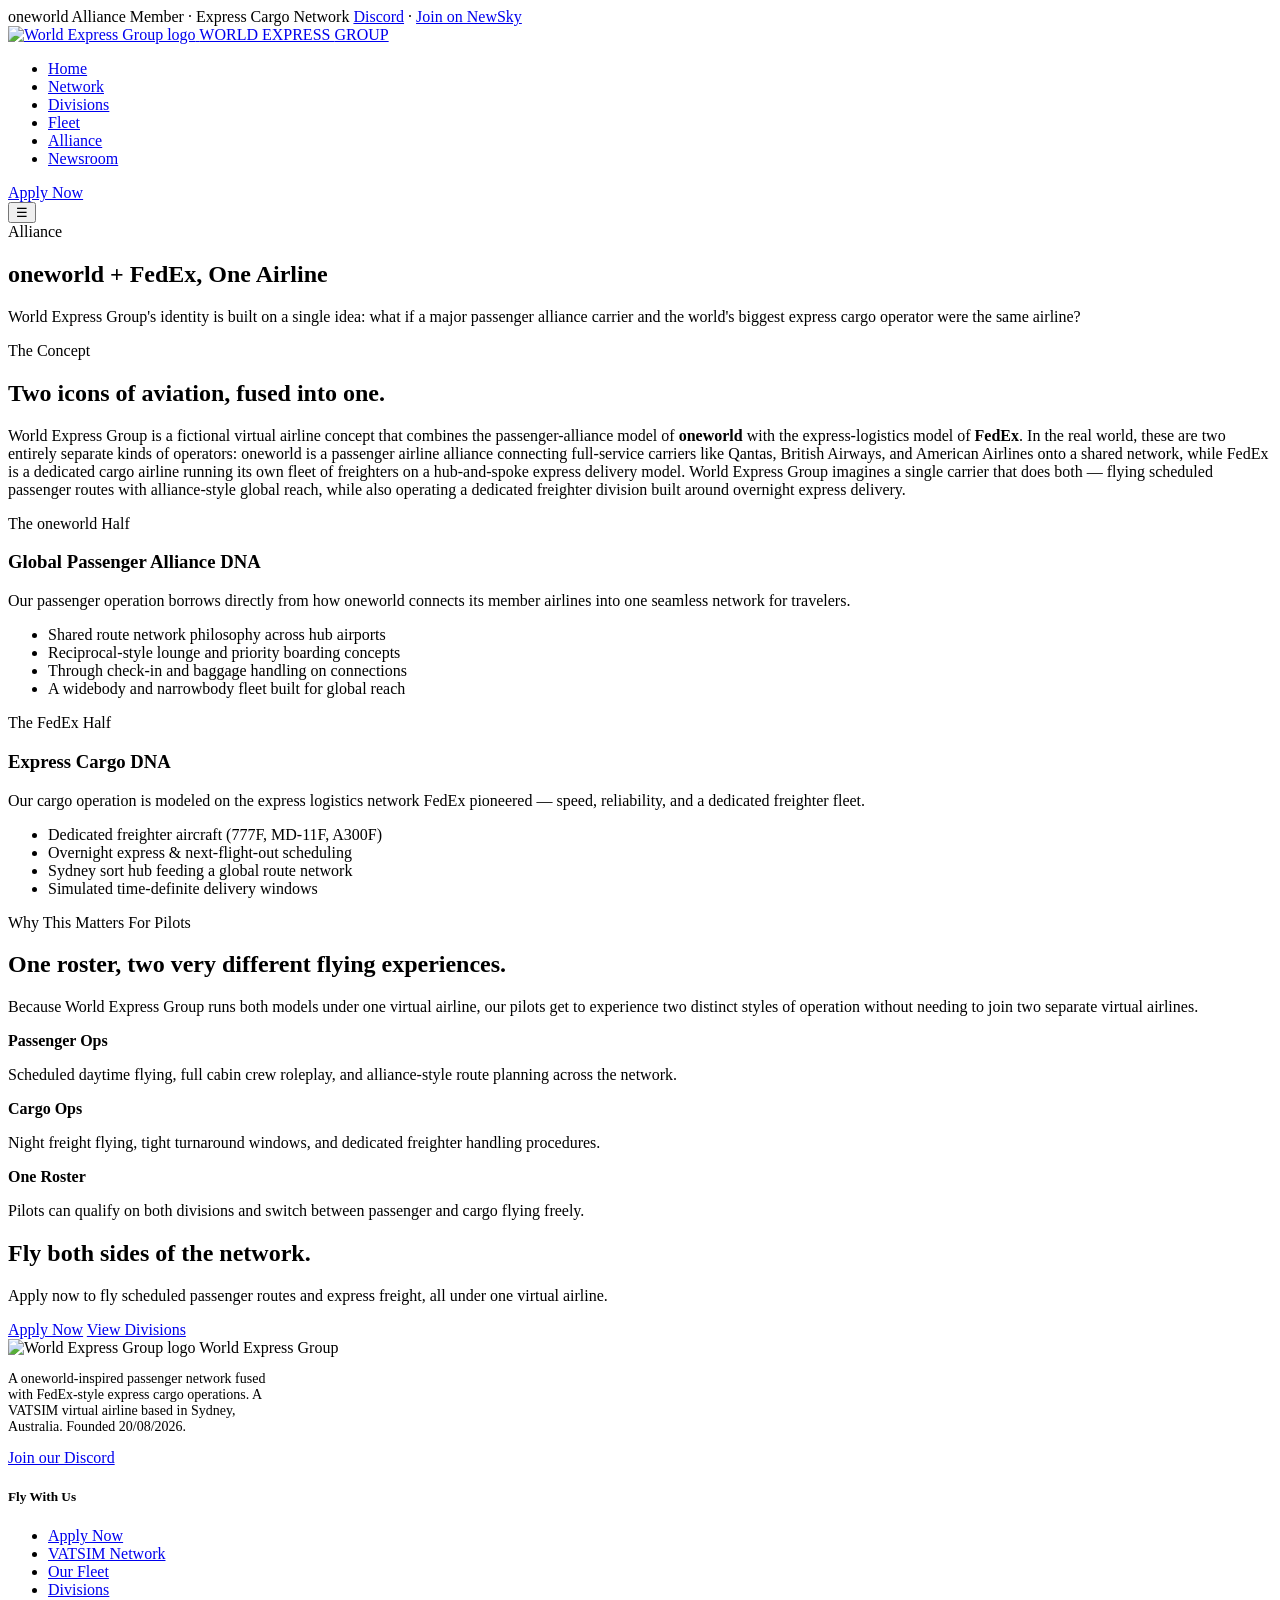
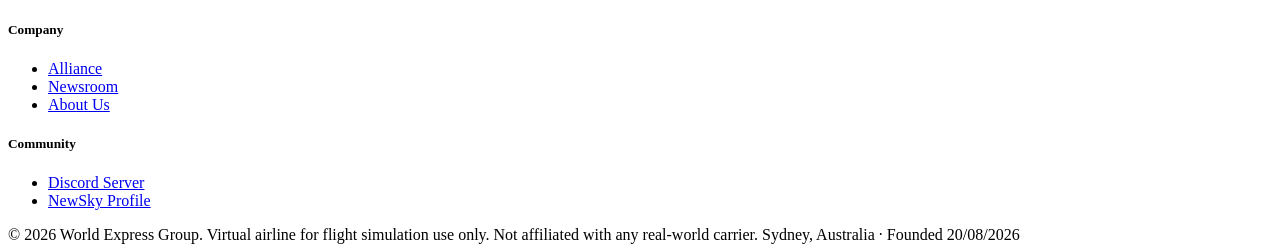
==== alliance.html @ bd8832a5 "Add Divisions and Alliance pages" ====
<!DOCTYPE html>
<html lang="en">
<head>
<meta charset="UTF-8">
<meta name="viewport" content="width=device-width, initial-scale=1.0">
<title>Alliance | World Express Group</title>
<link rel="stylesheet" href="styles.css">
</head>
<body>
<header>
  <div class="topbar">
    <div class="container">
      <span>oneworld Alliance Member &middot; Express Cargo Network</span>
      <span><a href="https://discord.gg/Qm5MyxyA" target="_blank">Discord</a> &middot; <a href="https://newsky.app/airline/wxg/info" target="_blank">Join on NewSky</a></span>
    </div>
  </div>
  <div class="nav-wrap">
    <a href="index.html" class="brand">
      <img src="logo.png" alt="World Express Group logo">
      <span class="brand-name">WORLD EXPRESS <span>GROUP</span></span>
    </a>
    <nav>
      <ul>
        <li><a href="index.html">Home</a></li>
        <li><a href="network.html">Network</a></li>
        <li><a href="divisions.html">Divisions</a></li>
        <li><a href="fleet.html">Fleet</a></li>
        <li><a href="alliance.html" class="active">Alliance</a></li>
        <li><a href="newsroom.html">Newsroom</a></li>
      </ul>
    </nav>
    <div class="nav-cta">
      <a href="https://newsky.app/airline/wxg/info" target="_blank" class="btn btn-primary">Apply Now</a>
    </div>
    <button class="menu-toggle">&#9776;</button>
  </div>
</header>

<section class="page-hero">
  <div class="container">
    <span class="breadcrumb">Alliance</span>
    <h1>oneworld + FedEx, One Airline</h1>
    <p>World Express Group's identity is built on a single idea: what if a major passenger alliance carrier and the world's biggest express cargo operator were the same airline?</p>
  </div>
</section>

<section>
  <div class="container">
    <div class="section-head">
      <span class="section-label">The Concept</span>
      <h2>Two icons of aviation, fused into one.</h2>
      <p>World Express Group is a fictional virtual airline concept that combines the passenger-alliance model of <strong>oneworld</strong> with the express-logistics model of <strong>FedEx</strong>. In the real world, these are two entirely separate kinds of operators: oneworld is a passenger airline alliance connecting full-service carriers like Qantas, British Airways, and American Airlines onto a shared network, while FedEx is a dedicated cargo airline running its own fleet of freighters on a hub-and-spoke express delivery model. World Express Group imagines a single carrier that does both — flying scheduled passenger routes with alliance-style global reach, while also operating a dedicated freighter division built around overnight express delivery.</p>
    </div>

    <div class="divisions">
      <div class="division-card">
        <span class="division-tag tag-pax">The oneworld Half</span>
        <h3>Global Passenger Alliance DNA</h3>
        <p>Our passenger operation borrows directly from how oneworld connects its member airlines into one seamless network for travelers.</p>
        <ul class="division-list">
          <li>Shared route network philosophy across hub airports</li>
          <li>Reciprocal-style lounge and priority boarding concepts</li>
          <li>Through check-in and baggage handling on connections</li>
          <li>A widebody and narrowbody fleet built for global reach</li>
        </ul>
      </div>
      <div class="division-card">
        <span class="division-tag tag-cargo">The FedEx Half</span>
        <h3>Express Cargo DNA</h3>
        <p>Our cargo operation is modeled on the express logistics network FedEx pioneered — speed, reliability, and a dedicated freighter fleet.</p>
        <ul class="division-list">
          <li>Dedicated freighter aircraft (777F, MD-11F, A300F)</li>
          <li>Overnight express &amp; next-flight-out scheduling</li>
          <li>Sydney sort hub feeding a global route network</li>
          <li>Simulated time-definite delivery windows</li>
        </ul>
      </div>
    </div>
  </div>
</section>

<section class="bg-light">
  <div class="container">
    <div class="section-head">
      <span class="section-label">Why This Matters For Pilots</span>
      <h2>One roster, two very different flying experiences.</h2>
      <p>Because World Express Group runs both models under one virtual airline, our pilots get to experience two distinct styles of operation without needing to join two separate virtual airlines.</p>
    </div>
    <div class="req-grid">
      <div class="req-card">
        <strong>Passenger Ops</strong>
        <p>Scheduled daytime flying, full cabin crew roleplay, and alliance-style route planning across the network.</p>
      </div>
      <div class="req-card">
        <strong>Cargo Ops</strong>
        <p>Night freight flying, tight turnaround windows, and dedicated freighter handling procedures.</p>
      </div>
      <div class="req-card">
        <strong>One Roster</strong>
        <p>Pilots can qualify on both divisions and switch between passenger and cargo flying freely.</p>
      </div>
    </div>
  </div>
</section>

<div class="cta-band">
  <div class="container">
    <h2>Fly both sides of the network.</h2>
    <p>Apply now to fly scheduled passenger routes and express freight, all under one virtual airline.</p>
    <div class="hero-buttons" style="justify-content:center;">
      <a href="https://newsky.app/airline/wxg/info" target="_blank" class="btn btn-primary">Apply Now</a>
      <a href="divisions.html" class="btn btn-outline">View Divisions</a>
    </div>
  </div>
</div>

<footer>
  <div class="container">
    <div class="footer-grid">
      <div>
        <div class="footer-brand">
          <img src="logo.png" alt="World Express Group logo">
          <span>World Express Group</span>
        </div>
        <p style="font-size:14px;max-width:280px;">A oneworld-inspired passenger network fused with FedEx-style express cargo operations. A VATSIM virtual airline based in Sydney, Australia. Founded 20/08/2026.</p>
        <a href="https://discord.gg/Qm5MyxyA" target="_blank" class="discord-badge" style="margin-top:18px;">Join our Discord</a>
      </div>
      <div class="footer-col">
        <h5>Fly With Us</h5>
        <ul>
          <li><a href="https://newsky.app/airline/wxg/info" target="_blank">Apply Now</a></li>
          <li><a href="network.html">VATSIM Network</a></li>
          <li><a href="fleet.html">Our Fleet</a></li>
          <li><a href="divisions.html">Divisions</a></li>
        </ul>
      </div>
      <div class="footer-col">
        <h5>Company</h5>
        <ul>
          <li><a href="alliance.html">Alliance</a></li>
          <li><a href="newsroom.html">Newsroom</a></li>
          <li><a href="index.html">About Us</a></li>
        </ul>
      </div>
      <div class="footer-col">
        <h5>Community</h5>
        <ul>
          <li><a href="https://discord.gg/Qm5MyxyA" target="_blank">Discord Server</a></li>
          <li><a href="https://newsky.app/airline/wxg/info" target="_blank">NewSky Profile</a></li>
        </ul>
      </div>
    </div>
    <div class="footer-bottom">
      <span>&copy; 2026 World Express Group. Virtual airline for flight simulation use only. Not affiliated with any real-world carrier.</span>
      <span>Sydney, Australia &middot; Founded 20/08/2026</span>
    </div>
  </div>
</footer>

</body>
</html>
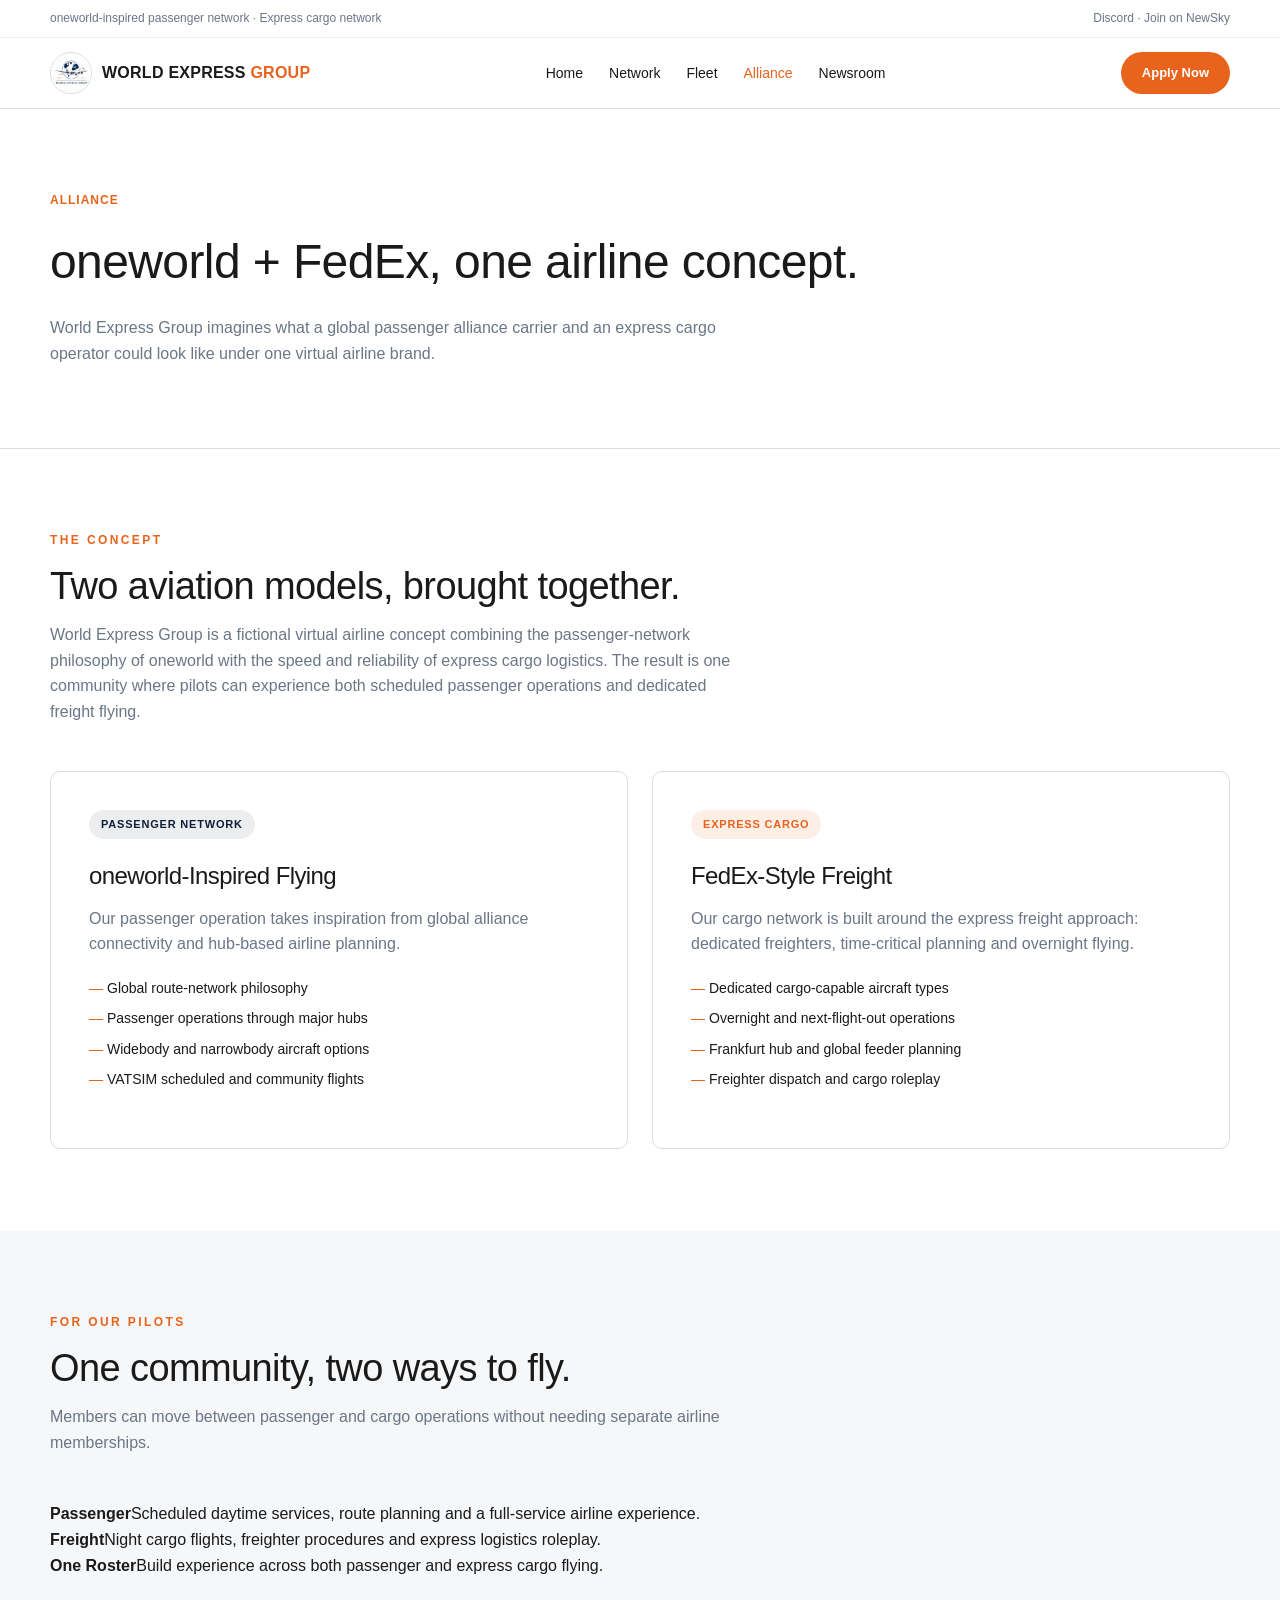
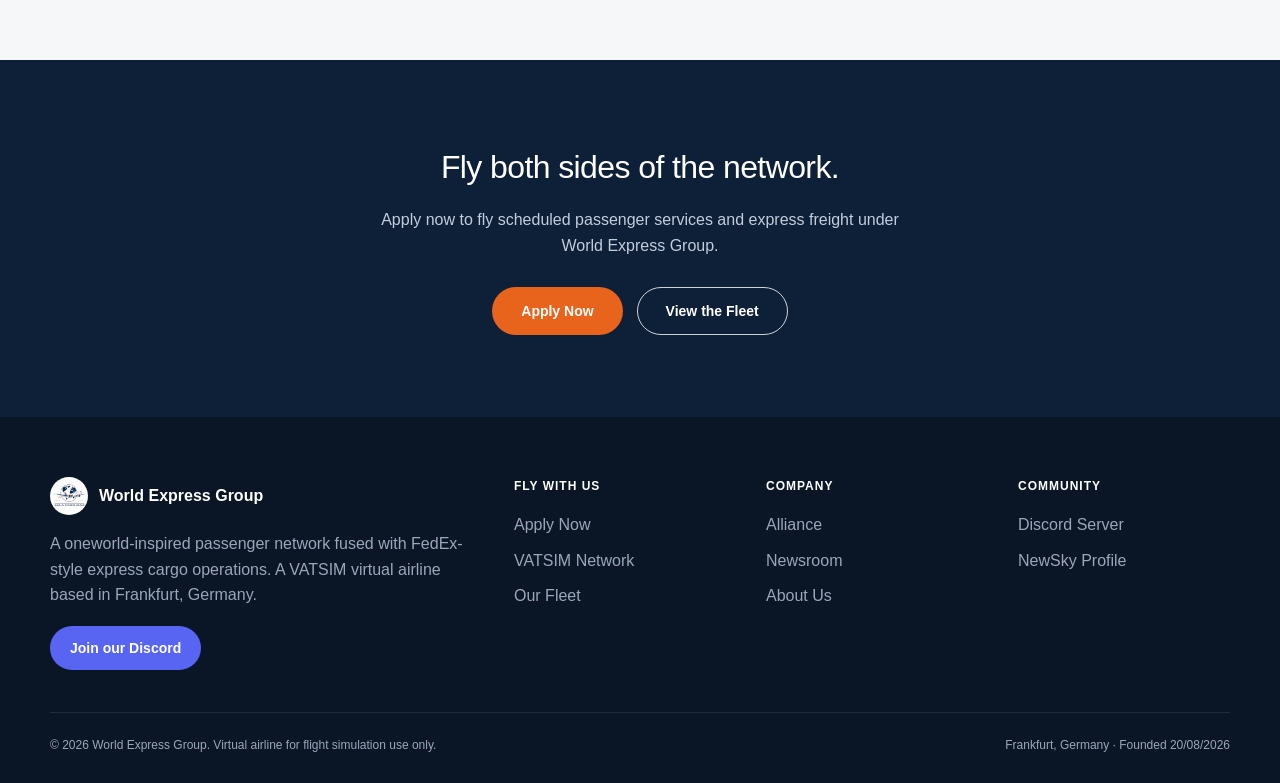
==== commit dc418087: "Update alliance.html" ====
--- a/alliance.html
+++ b/alliance.html
@@ -1,161 +1,42 @@
 <!DOCTYPE html>
 <html lang="en">
 <head>
-<meta charset="UTF-8">
-<meta name="viewport" content="width=device-width, initial-scale=1.0">
-<title>Alliance | World Express Group</title>
-<link rel="stylesheet" href="styles.css">
+  <meta charset="UTF-8">
+  <meta name="viewport" content="width=device-width, initial-scale=1.0">
+  <meta name="description" content="The World Express Group oneworld-inspired passenger and express cargo concept.">
+  <title>Alliance | World Express Group</title>
+  <link rel="stylesheet" href="styles.css">
 </head>
 <body>
-<header>
-  <div class="topbar">
-    <div class="container">
-      <span>oneworld Alliance Member &middot; Express Cargo Network</span>
-      <span><a href="https://discord.gg/Qm5MyxyA" target="_blank">Discord</a> &middot; <a href="https://newsky.app/airline/wxg/info" target="_blank">Join on NewSky</a></span>
+  <header>
+    <div class="topbar"><div class="container"><span>oneworld-inspired passenger network · Express cargo network</span><span><a href="https://discord.gg/Qm5MyxyA" target="_blank" rel="noopener noreferrer">Discord</a> · <a href="https://newsky.app/airline/wxg/info" target="_blank" rel="noopener noreferrer">Join on NewSky</a></span></div></div>
+    <div class="nav-wrap">
+      <a href="index.html" class="brand" aria-label="World Express Group home"><img src="logo.png" alt="World Express Group logo"><span class="brand-name">WORLD EXPRESS <span>GROUP</span></span></a>
+      <nav aria-label="Primary navigation"><ul><li><a href="index.html">Home</a></li><li><a href="network.html">Network</a></li><li><a href="fleet.html">Fleet</a></li><li><a href="alliance.html" class="active">Alliance</a></li><li><a href="newsroom.html">Newsroom</a></li></ul></nav>
+      <div class="nav-cta"><a href="https://newsky.app/airline/wxg/info" target="_blank" rel="noopener noreferrer" class="btn btn-primary">Apply Now</a></div>
+      <button class="menu-toggle" type="button" aria-label="Open navigation">☰</button>
     </div>
-  </div>
-  <div class="nav-wrap">
-    <a href="index.html" class="brand">
-      <img src="logo.png" alt="World Express Group logo">
-      <span class="brand-name">WORLD EXPRESS <span>GROUP</span></span>
-    </a>
-    <nav>
-      <ul>
-        <li><a href="index.html">Home</a></li>
-        <li><a href="network.html">Network</a></li>
-        <li><a href="divisions.html">Divisions</a></li>
-        <li><a href="fleet.html">Fleet</a></li>
-        <li><a href="alliance.html" class="active">Alliance</a></li>
-        <li><a href="newsroom.html">Newsroom</a></li>
-      </ul>
-    </nav>
-    <div class="nav-cta">
-      <a href="https://newsky.app/airline/wxg/info" target="_blank" class="btn btn-primary">Apply Now</a>
-    </div>
-    <button class="menu-toggle">&#9776;</button>
-  </div>
-</header>
+  </header>
 
-<section class="page-hero">
-  <div class="container">
-    <span class="breadcrumb">Alliance</span>
-    <h1>oneworld + FedEx, One Airline</h1>
-    <p>World Express Group's identity is built on a single idea: what if a major passenger alliance carrier and the world's biggest express cargo operator were the same airline?</p>
-  </div>
-</section>
+  <main>
+    <section class="page-hero"><div class="container"><span class="breadcrumb">Alliance</span><h1>oneworld + FedEx, one airline concept.</h1><p>World Express Group imagines what a global passenger alliance carrier and an express cargo operator could look like under one virtual airline brand.</p></div></section>
 
-<section>
-  <div class="container">
-    <div class="section-head">
-      <span class="section-label">The Concept</span>
-      <h2>Two icons of aviation, fused into one.</h2>
-      <p>World Express Group is a fictional virtual airline concept that combines the passenger-alliance model of <strong>oneworld</strong> with the express-logistics model of <strong>FedEx</strong>. In the real world, these are two entirely separate kinds of operators: oneworld is a passenger airline alliance connecting full-service carriers like Qantas, British Airways, and American Airlines onto a shared network, while FedEx is a dedicated cargo airline running its own fleet of freighters on a hub-and-spoke express delivery model. World Express Group imagines a single carrier that does both — flying scheduled passenger routes with alliance-style global reach, while also operating a dedicated freighter division built around overnight express delivery.</p>
-    </div>
+    <section>
+      <div class="container">
+        <div class="section-head"><span class="section-label">The Concept</span><h2>Two aviation models, brought together.</h2><p>World Express Group is a fictional virtual airline concept combining the passenger-network philosophy of oneworld with the speed and reliability of express cargo logistics. The result is one community where pilots can experience both scheduled passenger operations and dedicated freight flying.</p></div>
 
-    <div class="divisions">
-      <div class="division-card">
-        <span class="division-tag tag-pax">The oneworld Half</span>
-        <h3>Global Passenger Alliance DNA</h3>
-        <p>Our passenger operation borrows directly from how oneworld connects its member airlines into one seamless network for travelers.</p>
-        <ul class="division-list">
-          <li>Shared route network philosophy across hub airports</li>
-          <li>Reciprocal-style lounge and priority boarding concepts</li>
-          <li>Through check-in and baggage handling on connections</li>
-          <li>A widebody and narrowbody fleet built for global reach</li>
-        </ul>
+        <div class="operations-grid">
+          <article class="operation-card"><span class="operation-tag tag-pax">Passenger Network</span><h3>oneworld-Inspired Flying</h3><p>Our passenger operation takes inspiration from global alliance connectivity and hub-based airline planning.</p><ul class="operation-list"><li>Global route-network philosophy</li><li>Passenger operations through major hubs</li><li>Widebody and narrowbody aircraft options</li><li>VATSIM scheduled and community flights</li></ul></article>
+          <article class="operation-card"><span class="operation-tag tag-cargo">Express Cargo</span><h3>FedEx-Style Freight</h3><p>Our cargo network is built around the express freight approach: dedicated freighters, time-critical planning and overnight flying.</p><ul class="operation-list"><li>Dedicated cargo-capable aircraft types</li><li>Overnight and next-flight-out operations</li><li>Frankfurt hub and global feeder planning</li><li>Freighter dispatch and cargo roleplay</li></ul></article>
+        </div>
       </div>
-      <div class="division-card">
-        <span class="division-tag tag-cargo">The FedEx Half</span>
-        <h3>Express Cargo DNA</h3>
-        <p>Our cargo operation is modeled on the express logistics network FedEx pioneered — speed, reliability, and a dedicated freighter fleet.</p>
-        <ul class="division-list">
-          <li>Dedicated freighter aircraft (777F, MD-11F, A300F)</li>
-          <li>Overnight express &amp; next-flight-out scheduling</li>
-          <li>Sydney sort hub feeding a global route network</li>
-          <li>Simulated time-definite delivery windows</li>
-        </ul>
-      </div>
-    </div>
-  </div>
-</section>
+    </section>
 
-<section class="bg-light">
-  <div class="container">
-    <div class="section-head">
-      <span class="section-label">Why This Matters For Pilots</span>
-      <h2>One roster, two very different flying experiences.</h2>
-      <p>Because World Express Group runs both models under one virtual airline, our pilots get to experience two distinct styles of operation without needing to join two separate virtual airlines.</p>
-    </div>
-    <div class="req-grid">
-      <div class="req-card">
-        <strong>Passenger Ops</strong>
-        <p>Scheduled daytime flying, full cabin crew roleplay, and alliance-style route planning across the network.</p>
-      </div>
-      <div class="req-card">
-        <strong>Cargo Ops</strong>
-        <p>Night freight flying, tight turnaround windows, and dedicated freighter handling procedures.</p>
-      </div>
-      <div class="req-card">
-        <strong>One Roster</strong>
-        <p>Pilots can qualify on both divisions and switch between passenger and cargo flying freely.</p>
-      </div>
-    </div>
-  </div>
-</section>
+    <section class="bg-light"><div class="container"><div class="section-head"><span class="section-label">For Our Pilots</span><h2>One community, two ways to fly.</h2><p>Members can move between passenger and cargo operations without needing separate airline memberships.</p></div><div class="requirements-grid"><article class="requirement-card"><strong>Passenger</strong><span>Scheduled daytime services, route planning and a full-service airline experience.</span></article><article class="requirement-card"><strong>Freight</strong><span>Night cargo flights, freighter procedures and express logistics roleplay.</span></article><article class="requirement-card"><strong>One Roster</strong><span>Build experience across both passenger and express cargo flying.</span></article></div></div></section>
 
-<div class="cta-band">
-  <div class="container">
-    <h2>Fly both sides of the network.</h2>
-    <p>Apply now to fly scheduled passenger routes and express freight, all under one virtual airline.</p>
-    <div class="hero-buttons" style="justify-content:center;">
-      <a href="https://newsky.app/airline/wxg/info" target="_blank" class="btn btn-primary">Apply Now</a>
-      <a href="divisions.html" class="btn btn-outline">View Divisions</a>
-    </div>
-  </div>
-</div>
+    <section class="cta-band"><div class="container"><h2>Fly both sides of the network.</h2><p>Apply now to fly scheduled passenger services and express freight under World Express Group.</p><div class="hero-buttons"><a href="https://newsky.app/airline/wxg/info" target="_blank" rel="noopener noreferrer" class="btn btn-primary">Apply Now</a><a href="fleet.html" class="btn btn-outline">View the Fleet</a></div></div></section>
+  </main>
 
-<footer>
-  <div class="container">
-    <div class="footer-grid">
-      <div>
-        <div class="footer-brand">
-          <img src="logo.png" alt="World Express Group logo">
-          <span>World Express Group</span>
-        </div>
-        <p style="font-size:14px;max-width:280px;">A oneworld-inspired passenger network fused with FedEx-style express cargo operations. A VATSIM virtual airline based in Sydney, Australia. Founded 20/08/2026.</p>
-        <a href="https://discord.gg/Qm5MyxyA" target="_blank" class="discord-badge" style="margin-top:18px;">Join our Discord</a>
-      </div>
-      <div class="footer-col">
-        <h5>Fly With Us</h5>
-        <ul>
-          <li><a href="https://newsky.app/airline/wxg/info" target="_blank">Apply Now</a></li>
-          <li><a href="network.html">VATSIM Network</a></li>
-          <li><a href="fleet.html">Our Fleet</a></li>
-          <li><a href="divisions.html">Divisions</a></li>
-        </ul>
-      </div>
-      <div class="footer-col">
-        <h5>Company</h5>
-        <ul>
-          <li><a href="alliance.html">Alliance</a></li>
-          <li><a href="newsroom.html">Newsroom</a></li>
-          <li><a href="index.html">About Us</a></li>
-        </ul>
-      </div>
-      <div class="footer-col">
-        <h5>Community</h5>
-        <ul>
-          <li><a href="https://discord.gg/Qm5MyxyA" target="_blank">Discord Server</a></li>
-          <li><a href="https://newsky.app/airline/wxg/info" target="_blank">NewSky Profile</a></li>
-        </ul>
-      </div>
-    </div>
-    <div class="footer-bottom">
-      <span>&copy; 2026 World Express Group. Virtual airline for flight simulation use only. Not affiliated with any real-world carrier.</span>
-      <span>Sydney, Australia &middot; Founded 20/08/2026</span>
-    </div>
-  </div>
-</footer>
-
+  <footer><div class="container"><div class="footer-grid"><div><div class="footer-brand"><img src="logo.png" alt="World Express Group logo"><span>World Express Group</span></div><p>A oneworld-inspired passenger network fused with FedEx-style express cargo operations. A VATSIM virtual airline based in Frankfurt, Germany.</p><a href="https://discord.gg/Qm5MyxyA" target="_blank" rel="noopener noreferrer" class="discord-badge">Join our Discord</a></div><div class="footer-col"><h5>Fly With Us</h5><ul><li><a href="https://newsky.app/airline/wxg/info" target="_blank" rel="noopener noreferrer">Apply Now</a></li><li><a href="network.html">VATSIM Network</a></li><li><a href="fleet.html">Our Fleet</a></li></ul></div><div class="footer-col"><h5>Company</h5><ul><li><a href="alliance.html">Alliance</a></li><li><a href="newsroom.html">Newsroom</a></li><li><a href="index.html">About Us</a></li></ul></div><div class="footer-col"><h5>Community</h5><ul><li><a href="https://discord.gg/Qm5MyxyA" target="_blank" rel="noopener noreferrer">Discord Server</a></li><li><a href="https://newsky.app/airline/wxg/info" target="_blank" rel="noopener noreferrer">NewSky Profile</a></li></ul></div></div><div class="footer-bottom"><span>© 2026 World Express Group. Virtual airline for flight simulation use only.</span><span>Frankfurt, Germany · Founded 20/08/2026</span></div></div></footer>
 </body>
 </html>
--- a/styles.css
+++ b/styles.css
@@ -0,0 +1,999 @@
+:root {
+  --navy: #0e1f38;
+  --navy-2: #132a4d;
+  --orange: #e8631c;
+  --orange-2: #f4832f;
+  --ink: #1a1a1a;
+  --grey: #6b7686;
+  --light: #f6f7f9;
+  --white: #ffffff;
+  --border: #d9dce1;
+}
+
+* {
+  box-sizing: border-box;
+  margin: 0;
+  padding: 0;
+}
+
+html {
+  scroll-behavior: smooth;
+}
+
+body {
+  color: var(--ink);
+  background: var(--white);
+  font-family: "Helvetica Neue", Arial, sans-serif;
+  line-height: 1.6;
+  -webkit-font-smoothing: antialiased;
+}
+
+a {
+  color: inherit;
+  text-decoration: none;
+}
+
+img {
+  display: block;
+  max-width: 100%;
+}
+
+.container {
+  width: min(1180px, calc(100% - 48px));
+  margin: 0 auto;
+}
+
+.section-label {
+  display: block;
+  margin-bottom: 14px;
+  color: var(--orange);
+  font-size: 12px;
+  font-weight: 700;
+  letter-spacing: 2.4px;
+  text-transform: uppercase;
+}
+
+h1,
+h2,
+h3 {
+  color: var(--ink);
+  font-weight: 500;
+  letter-spacing: -0.6px;
+}
+
+.btn {
+  display: inline-flex;
+  align-items: center;
+  justify-content: center;
+  min-height: 48px;
+  padding: 12px 28px;
+  border: 1px solid transparent;
+  border-radius: 999px;
+  cursor: pointer;
+  font-size: 14px;
+  font-weight: 700;
+  transition: transform 0.2s ease, background 0.2s ease, box-shadow 0.2s ease;
+}
+
+.btn-primary {
+  color: #fff;
+  background: var(--orange);
+}
+
+.btn-primary:hover {
+  background: #cf5414;
+  box-shadow: 0 10px 20px rgba(232, 99, 28, 0.25);
+  transform: translateY(-1px);
+}
+
+.btn-outline {
+  color: #fff;
+  background: transparent;
+  border-color: rgba(255, 255, 255, 0.8);
+}
+
+.btn-outline:hover {
+  color: var(--navy);
+  background: #fff;
+}
+
+.btn-outline-dark {
+  color: var(--navy);
+  background: transparent;
+  border-color: var(--navy);
+}
+
+.btn-outline-dark:hover {
+  color: #fff;
+  background: var(--navy);
+}
+
+/* Header */
+header {
+  position: sticky;
+  top: 0;
+  z-index: 100;
+  background: #fff;
+  border-bottom: 1px solid var(--border);
+}
+
+.topbar {
+  padding: 9px 0;
+  color: var(--grey);
+  border-bottom: 1px solid #eceef1;
+  font-size: 12px;
+}
+
+.topbar .container {
+  display: flex;
+  justify-content: space-between;
+  gap: 20px;
+}
+
+.topbar a:hover {
+  color: var(--orange);
+}
+
+.nav-wrap {
+  display: flex;
+  align-items: center;
+  justify-content: space-between;
+  gap: 24px;
+  width: min(1180px, calc(100% - 48px));
+  margin: 0 auto;
+  padding: 14px 0;
+}
+
+.brand {
+  display: flex;
+  flex: 0 0 auto;
+  align-items: center;
+  gap: 10px;
+}
+
+.brand img {
+  width: 42px;
+  height: 42px;
+  object-fit: cover;
+  background: #fff;
+  border: 1px solid var(--border);
+  border-radius: 50%;
+}
+
+.brand-name {
+  color: var(--ink);
+  font-size: 16px;
+  font-weight: 800;
+  letter-spacing: 0.25px;
+  white-space: nowrap;
+}
+
+.brand-name span {
+  color: var(--orange);
+}
+
+nav ul {
+  display: flex;
+  align-items: center;
+  gap: 26px;
+  list-style: none;
+}
+
+nav a {
+  color: var(--ink);
+  font-size: 14px;
+  font-weight: 500;
+}
+
+nav a:hover,
+nav a.active {
+  color: var(--orange);
+}
+
+.nav-cta .btn {
+  min-height: 42px;
+  padding: 9px 20px;
+  font-size: 13px;
+}
+
+.menu-toggle {
+  display: none;
+  color: var(--ink);
+  background: none;
+  border: 0;
+  font-size: 26px;
+}
+
+/* Homepage hero: the logo is directly in the right-side empty space. */
+.hero {
+  padding: 64px 0 72px;
+  background: #fff;
+}
+
+.hero-content-with-logo {
+  display: grid;
+  grid-template-columns: minmax(0, 1fr) minmax(390px, 540px);
+  gap: 58px;
+  align-items: center;
+  min-height: 350px;
+}
+
+.hero-copy {
+  max-width: 660px;
+}
+
+.hero h1 {
+  font-size: clamp(42px, 5vw, 58px);
+  line-height: 1.05;
+}
+
+.hero-copy p {
+  max-width: 620px;
+  margin-top: 18px;
+  color: var(--grey);
+  font-size: 17px;
+}
+
+.hero-logo-space {
+  display: flex;
+  align-items: center;
+  justify-content: center;
+  min-height: 330px;
+  background: transparent;
+}
+
+.hero-logo-space img {
+  display: block;
+  width: min(100%, 500px);
+  height: auto;
+  max-height: 330px;
+  object-fit: contain;
+  mix-blend-mode: multiply;
+}
+
+/* Application panel */
+.plan-bar-polished {
+  overflow: hidden;
+  margin-top: 38px;
+  background: #fff;
+  border: 1px solid #d7dce4;
+  border-radius: 12px;
+  box-shadow: 0 14px 36px rgba(14, 31, 56, 0.09);
+}
+
+.plan-tabs {
+  display: flex;
+  gap: 30px;
+  padding: 0 28px;
+  overflow-x: auto;
+  border-bottom: 1px solid #e8ebef;
+}
+
+.plan-tabs span {
+  display: inline-flex;
+  flex: 0 0 auto;
+  align-items: center;
+  min-height: 58px;
+  color: var(--grey);
+  border-bottom: 3px solid transparent;
+  cursor: pointer;
+  font-size: 14px;
+  font-weight: 500;
+}
+
+.plan-tabs span.active {
+  color: var(--navy);
+  border-bottom-color: var(--orange);
+  font-weight: 700;
+}
+
+.plan-fields-polished {
+  display: grid;
+  grid-template-columns: minmax(0, 1.28fr) minmax(0, 0.95fr) minmax(0, 1.15fr) minmax(160px, auto);
+  gap: 14px;
+  align-items: stretch;
+  padding: 22px 24px 24px;
+}
+
+.plan-field-polished {
+  min-width: 0;
+  padding: 15px 16px;
+  background: #f7f8fa;
+  border: 1px solid #e5e9ee;
+  border-radius: 9px;
+}
+
+.plan-field-polished label {
+  display: block;
+  margin-bottom: 9px;
+  color: var(--grey);
+  font-size: 10px;
+  font-weight: 800;
+  letter-spacing: 0.75px;
+  text-transform: uppercase;
+}
+
+.field-value {
+  display: flex;
+  align-items: center;
+  gap: 10px;
+  min-width: 0;
+}
+
+.field-icon {
+  display: inline-flex;
+  flex: 0 0 32px;
+  align-items: center;
+  justify-content: center;
+  width: 32px;
+  height: 32px;
+  color: var(--orange);
+  background: #fff0e8;
+  border-radius: 50%;
+  font-size: 15px;
+}
+
+.field-value div {
+  display: flex;
+  flex-direction: column;
+  min-width: 0;
+}
+
+.field-value strong,
+.field-value small {
+  overflow: hidden;
+  text-overflow: ellipsis;
+  white-space: nowrap;
+}
+
+.field-value strong {
+  color: var(--navy);
+  font-size: 14px;
+  font-weight: 750;
+  line-height: 1.2;
+}
+
+.field-value small {
+  margin-top: 4px;
+  color: var(--grey);
+  font-size: 11.5px;
+  line-height: 1.2;
+}
+
+.plan-action {
+  display: flex;
+  align-items: stretch;
+  min-width: 165px;
+}
+
+.apply-now-button {
+  width: 100%;
+  min-height: 100%;
+  gap: 9px;
+  color: #fff;
+  background: var(--orange);
+  box-shadow: 0 8px 18px rgba(232, 99, 28, 0.22);
+}
+
+.apply-now-button span {
+  font-size: 18px;
+  line-height: 1;
+}
+
+/* Quick links */
+.quicklinks {
+  display: flex;
+  flex-wrap: wrap;
+  gap: 24px;
+  padding: 30px 8px 0;
+}
+
+.quicklink {
+  display: flex;
+  flex-direction: column;
+  align-items: center;
+  gap: 8px;
+  width: 88px;
+  color: var(--ink);
+  font-size: 12px;
+  font-weight: 600;
+  text-align: center;
+}
+
+.icon-circle {
+  display: inline-flex;
+  align-items: center;
+  justify-content: center;
+  width: 44px;
+  height: 44px;
+  color: var(--orange);
+  background: #fff;
+  border: 1px solid #dfe3e8;
+  border-radius: 50%;
+  font-size: 17px;
+  transition: border-color 0.2s ease, background 0.2s ease;
+}
+
+.quicklink:hover .icon-circle {
+  background: #fff0e8;
+  border-color: var(--orange);
+}
+
+/* Promotion pair */
+.promo-row {
+  display: grid;
+  grid-template-columns: 1fr 1fr;
+  overflow: hidden;
+  margin-top: 56px;
+  border-radius: 12px;
+}
+
+.promo-card {
+  display: flex;
+  flex-direction: column;
+  justify-content: center;
+  gap: 18px;
+  min-height: 280px;
+  padding: 52px 48px;
+  color: #fff;
+  background: var(--orange);
+}
+
+.promo-card h2 {
+  color: #fff;
+  font-size: 34px;
+  line-height: 1.1;
+}
+
+.promo-card p {
+  max-width: 390px;
+  color: rgba(255, 255, 255, 0.9);
+}
+
+.promo-pill {
+  display: inline-flex;
+  width: fit-content;
+  padding: 8px 14px;
+  background: rgba(255, 255, 255, 0.16);
+  border-radius: 999px;
+  font-size: 13px;
+  font-weight: 700;
+}
+
+.promo-button {
+  color: var(--orange);
+  background: #fff;
+}
+
+.promo-photo {
+  min-height: 280px;
+  background-position: center;
+  background-size: cover;
+}
+
+/* General sections */
+.alliance-strip {
+  padding: 20px 0;
+  background: var(--light);
+  border-top: 1px solid var(--border);
+  border-bottom: 1px solid var(--border);
+}
+
+.alliance-strip .container {
+  display: flex;
+  flex-wrap: wrap;
+  justify-content: center;
+  gap: 28px 44px;
+}
+
+.alliance-item {
+  display: flex;
+  align-items: center;
+  gap: 9px;
+  color: var(--grey);
+  font-size: 13px;
+  font-weight: 600;
+}
+
+.dot {
+  width: 6px;
+  height: 6px;
+  background: var(--orange);
+  border-radius: 50%;
+}
+
+section:not(.hero) {
+  padding: 82px 0;
+}
+
+.page-hero {
+  padding: 64px 0 42px;
+  background: #fff;
+  border-bottom: 1px solid var(--border);
+}
+
+.page-hero h1 {
+  font-size: clamp(38px, 5vw, 48px);
+}
+
+.page-hero p {
+  max-width: 720px;
+  margin-top: 14px;
+  color: var(--grey);
+}
+
+.breadcrumb {
+  display: block;
+  margin-bottom: 14px;
+  color: var(--orange);
+  font-size: 12px;
+  font-weight: 800;
+  letter-spacing: 1px;
+  text-transform: uppercase;
+}
+
+.section-head {
+  max-width: 700px;
+  margin-bottom: 46px;
+}
+
+.section-head h2 {
+  font-size: clamp(30px, 4vw, 38px);
+  line-height: 1.15;
+}
+
+.section-head p {
+  margin-top: 14px;
+  color: var(--grey);
+  font-size: 16px;
+}
+
+.bg-light {
+  background: var(--light);
+}
+
+.bg-navy {
+  color: #fff;
+  background: var(--navy);
+}
+
+.bg-navy h2 {
+  color: #fff;
+  font-size: clamp(30px, 4vw, 38px);
+  line-height: 1.15;
+}
+
+.bg-navy p {
+  margin: 16px 0 30px;
+  color: #c3cddc;
+}
+
+.operations-grid,
+.fleet-grid,
+.news-grid {
+  display: grid;
+  gap: 24px;
+}
+
+.operations-grid {
+  grid-template-columns: repeat(2, minmax(0, 1fr));
+}
+
+.fleet-grid,
+.news-grid {
+  grid-template-columns: repeat(3, minmax(0, 1fr));
+}
+
+.operation-card,
+.fleet-card,
+.news-card {
+  background: #fff;
+  border: 1px solid var(--border);
+  border-radius: 10px;
+}
+
+.operation-card {
+  padding: 38px;
+}
+
+.operation-tag {
+  display: inline-flex;
+  padding: 6px 12px;
+  border-radius: 999px;
+  font-size: 11px;
+  font-weight: 800;
+  letter-spacing: 0.8px;
+  text-transform: uppercase;
+}
+
+.tag-pax {
+  color: var(--navy);
+  background: rgba(14, 31, 56, 0.08);
+}
+
+.tag-cargo {
+  color: var(--orange);
+  background: rgba(232, 99, 28, 0.11);
+}
+
+.operation-card h3 {
+  margin: 18px 0 10px;
+  font-size: 24px;
+}
+
+.operation-card p {
+  color: var(--grey);
+}
+
+.operation-list {
+  display: grid;
+  gap: 8px;
+  margin: 20px 0;
+  list-style: none;
+}
+
+.operation-list li {
+  position: relative;
+  padding-left: 18px;
+  font-size: 14px;
+}
+
+.operation-list li::before {
+  position: absolute;
+  left: 0;
+  color: var(--orange);
+  content: "—";
+}
+
+.fleet-card,
+.news-card {
+  overflow: hidden;
+}
+
+.fleet-img,
+.news-img {
+  height: 180px;
+  background-position: center;
+  background-size: cover;
+}
+
+.fleet-img-real {
+  display: block;
+  width: 100%;
+  height: 205px;
+  object-fit: cover;
+  object-position: center;
+  background: #e9edf2;
+  transition: transform 0.35s ease;
+}
+
+.fleet-card:hover .fleet-img-real {
+  transform: scale(1.02);
+}
+
+.fleet-body,
+.news-body {
+  padding: 22px;
+}
+
+.fleet-body .tag {
+  color: var(--orange);
+  font-size: 11px;
+  font-weight: 800;
+  letter-spacing: 0.7px;
+  text-transform: uppercase;
+}
+
+.fleet-body h4,
+.news-body h4 {
+  margin-top: 6px;
+  font-size: 18px;
+}
+
+.fleet-body p,
+.news-body p {
+  margin-top: 7px;
+  color: var(--grey);
+  font-size: 14px;
+}
+
+.fleet-link {
+  color: var(--orange);
+  font-size: 14px;
+  font-weight: 800;
+}
+
+.center-action {
+  margin-top: 38px;
+  text-align: center;
+}
+
+.network {
+  display: grid;
+  grid-template-columns: 1.05fr 0.95fr;
+  gap: 58px;
+  align-items: center;
+}
+
+.network-visual {
+  position: relative;
+  display: flex;
+  align-items: center;
+  justify-content: center;
+  min-height: 400px;
+  overflow: hidden;
+  background: radial-gradient(circle at 30% 30%, rgba(232, 99, 28, 0.2), transparent 55%), #132a4d;
+  border-radius: 12px;
+}
+
+.network-visual::before {
+  position: absolute;
+  inset: 0;
+  background-image: radial-gradient(circle, rgba(255,255,255,0.18) 1px, transparent 1px);
+  background-size: 26px 26px;
+  content: "";
+}
+
+.network-globe {
+  position: relative;
+  width: 240px;
+  height: 240px;
+  border: 2px solid rgba(255, 255, 255, 0.3);
+  border-radius: 50%;
+}
+
+.network-globe::before,
+.network-globe::after {
+  position: absolute;
+  border: 1px solid rgba(255, 255, 255, 0.18);
+  border-radius: 50%;
+  content: "";
+}
+
+.network-globe::before {
+  top: -44px;
+  left: -44px;
+  width: 324px;
+  height: 324px;
+}
+
+.network-globe::after {
+  top: -84px;
+  left: -84px;
+  width: 404px;
+  height: 404px;
+}
+
+.network-globe span {
+  position: absolute;
+  z-index: 1;
+  width: 9px;
+  height: 9px;
+  background: var(--orange-2);
+  border-radius: 50%;
+  box-shadow: 0 0 12px var(--orange-2);
+}
+
+.hero-buttons {
+  display: flex;
+  flex-wrap: wrap;
+  justify-content: center;
+  gap: 14px;
+}
+
+.cta-band {
+  padding: 72px 0;
+  color: #fff;
+  background: var(--navy);
+  text-align: center;
+}
+
+.cta-band h2 {
+  color: #fff;
+  font-size: 32px;
+}
+
+.cta-band p {
+  max-width: 550px;
+  margin: 14px auto 28px;
+  color: #c3cddc;
+}
+
+/* Footer */
+footer {
+  padding: 60px 0 28px;
+  color: #9aa7ba;
+  background: #0a1626;
+}
+
+.footer-grid {
+  display: grid;
+  grid-template-columns: 2fr repeat(3, 1fr);
+  gap: 40px;
+  margin-bottom: 42px;
+}
+
+.footer-brand {
+  display: flex;
+  align-items: center;
+  gap: 11px;
+  margin-bottom: 16px;
+}
+
+.footer-brand img {
+  width: 38px;
+  height: 38px;
+  object-fit: cover;
+  background: #fff;
+  border-radius: 50%;
+}
+
+.footer-brand span {
+  color: #fff;
+  font-size: 16px;
+  font-weight: 700;
+}
+
+.footer-col h5 {
+  margin-bottom: 16px;
+  color: #fff;
+  font-size: 12px;
+  letter-spacing: 1px;
+  text-transform: uppercase;
+}
+
+.footer-col ul {
+  display: grid;
+  gap: 10px;
+  list-style: none;
+}
+
+.footer-col a:hover {
+  color: var(--orange-2);
+}
+
+.discord-badge {
+  display: inline-flex;
+  margin-top: 18px;
+  padding: 11px 20px;
+  color: #fff;
+  background: #5865f2;
+  border-radius: 999px;
+  font-size: 14px;
+  font-weight: 700;
+}
+
+.footer-bottom {
+  display: flex;
+  justify-content: space-between;
+  gap: 16px;
+  padding-top: 23px;
+  border-top: 1px solid rgba(255, 255, 255, 0.09);
+  font-size: 12px;
+}
+
+@media (max-width: 1000px) {
+  nav,
+  .nav-cta {
+    display: none;
+  }
+
+  .menu-toggle {
+    display: block;
+  }
+
+  .hero-content-with-logo {
+    grid-template-columns: minmax(0, 1fr) 300px;
+    gap: 28px;
+    min-height: 270px;
+  }
+
+  .hero-logo-space {
+    min-height: 250px;
+  }
+
+  .hero-logo-space img {
+    max-height: 250px;
+  }
+
+  .plan-fields-polished {
+    grid-template-columns: repeat(2, minmax(0, 1fr));
+  }
+
+  .plan-action {
+    min-height: 58px;
+  }
+
+  .fleet-grid,
+  .news-grid {
+    grid-template-columns: repeat(2, minmax(0, 1fr));
+  }
+}
+
+@media (max-width: 720px) {
+  .container,
+  .nav-wrap {
+    width: min(100% - 32px, 1180px);
+  }
+
+  .topbar .container,
+  .footer-bottom {
+    flex-direction: column;
+  }
+
+  .topbar {
+    font-size: 11px;
+  }
+
+  .hero {
+    padding-top: 42px;
+  }
+
+  .hero-content-with-logo {
+    grid-template-columns: 1fr;
+    gap: 24px;
+    min-height: auto;
+  }
+
+  .hero-logo-space {
+    justify-content: flex-start;
+    min-height: 210px;
+    max-width: 420px;
+  }
+
+  .hero-logo-space img {
+    width: min(100%, 380px);
+    max-height: 230px;
+  }
+
+  .plan-tabs {
+    gap: 20px;
+    padding: 0 18px;
+  }
+
+  .plan-fields-polished,
+  .operations-grid,
+  .fleet-grid,
+  .news-grid,
+  .network,
+  .promo-row,
+  .footer-grid {
+    grid-template-columns: 1fr;
+  }
+
+  .plan-fields-polished {
+    gap: 12px;
+    padding: 18px;
+  }
+
+  .plan-action,
+  .apply-now-button {
+    min-height: 54px;
+  }
+
+  .quicklinks {
+    justify-content: center;
+    gap: 18px 10px;
+  }
+
+  .quicklink {
+    width: 78px;
+  }
+
+  .promo-card {
+    min-height: 245px;
+    padding: 40px 30px;
+  }
+
+  .promo-photo {
+    min-height: 220px;
+  }
+
+  section:not(.hero) {
+    padding: 62px 0;
+  }
+
+  .operation-card {
+    padding: 28px;
+  }
+}
